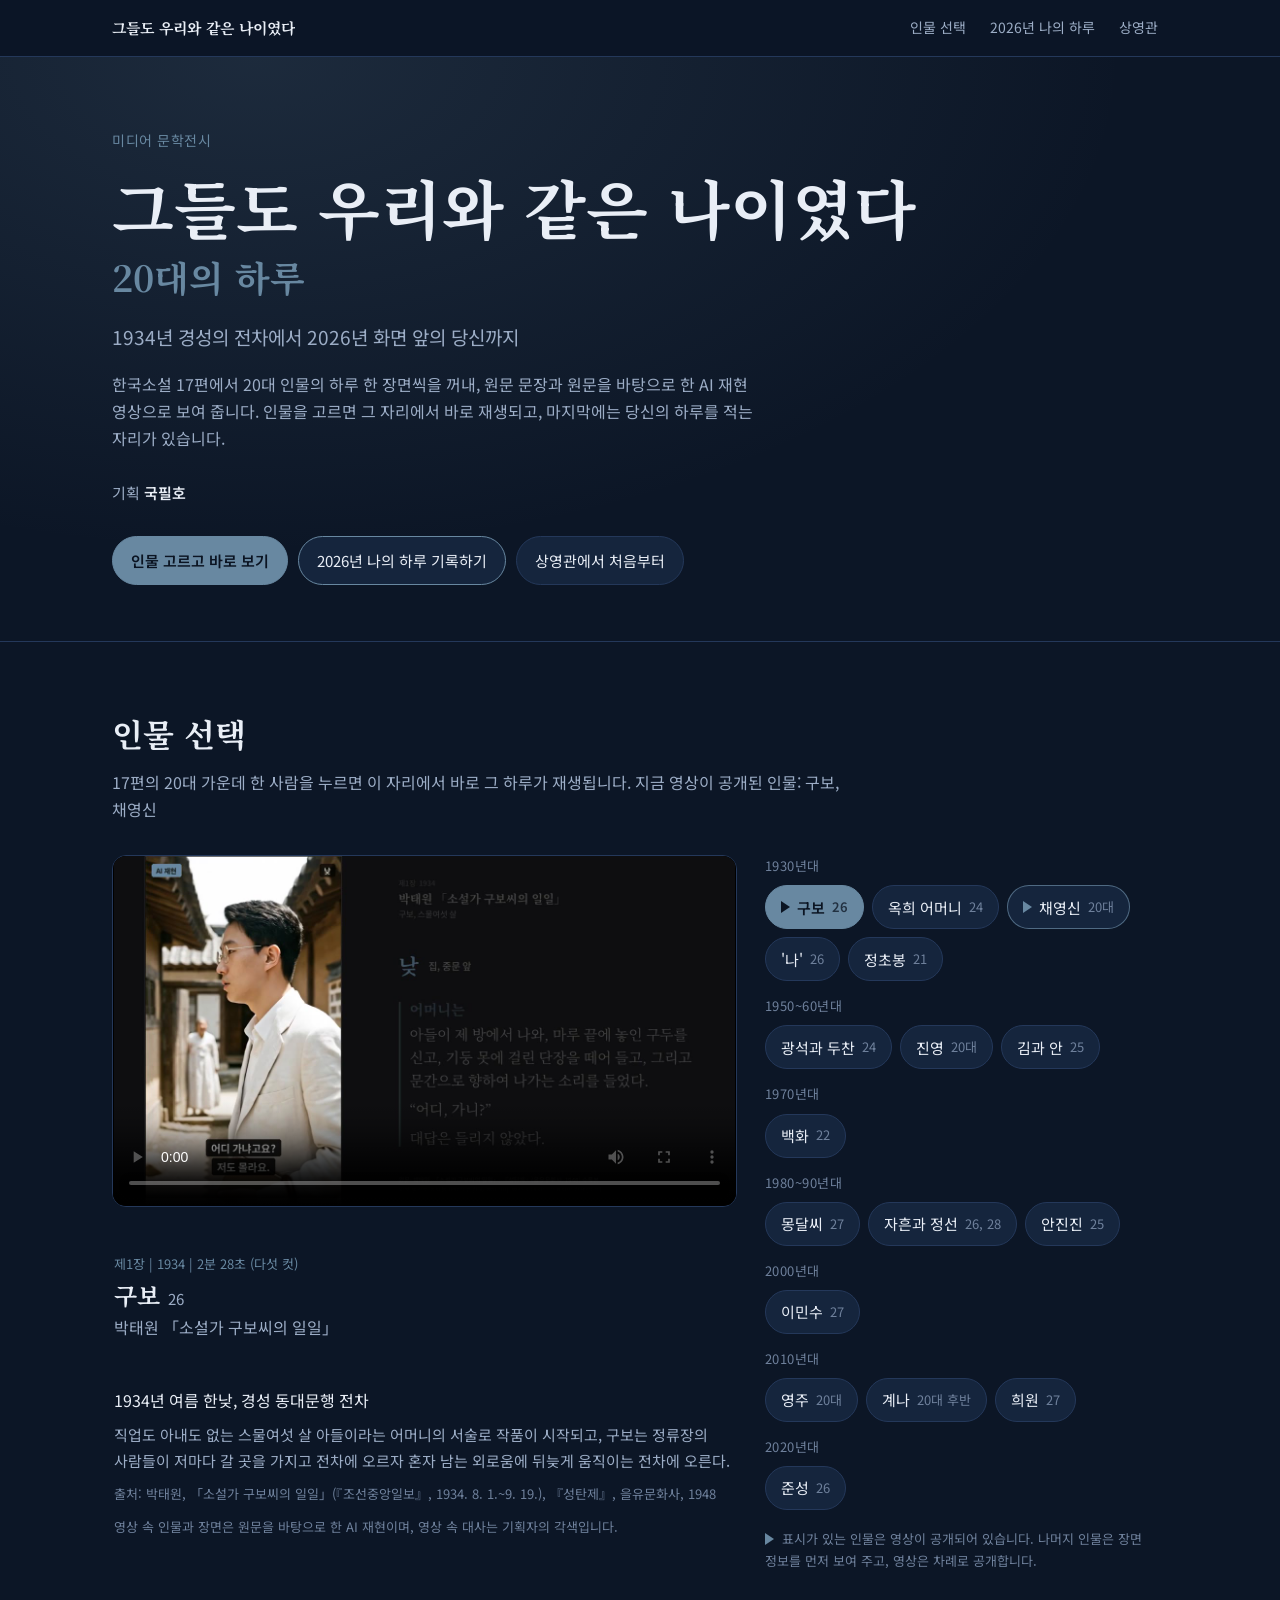
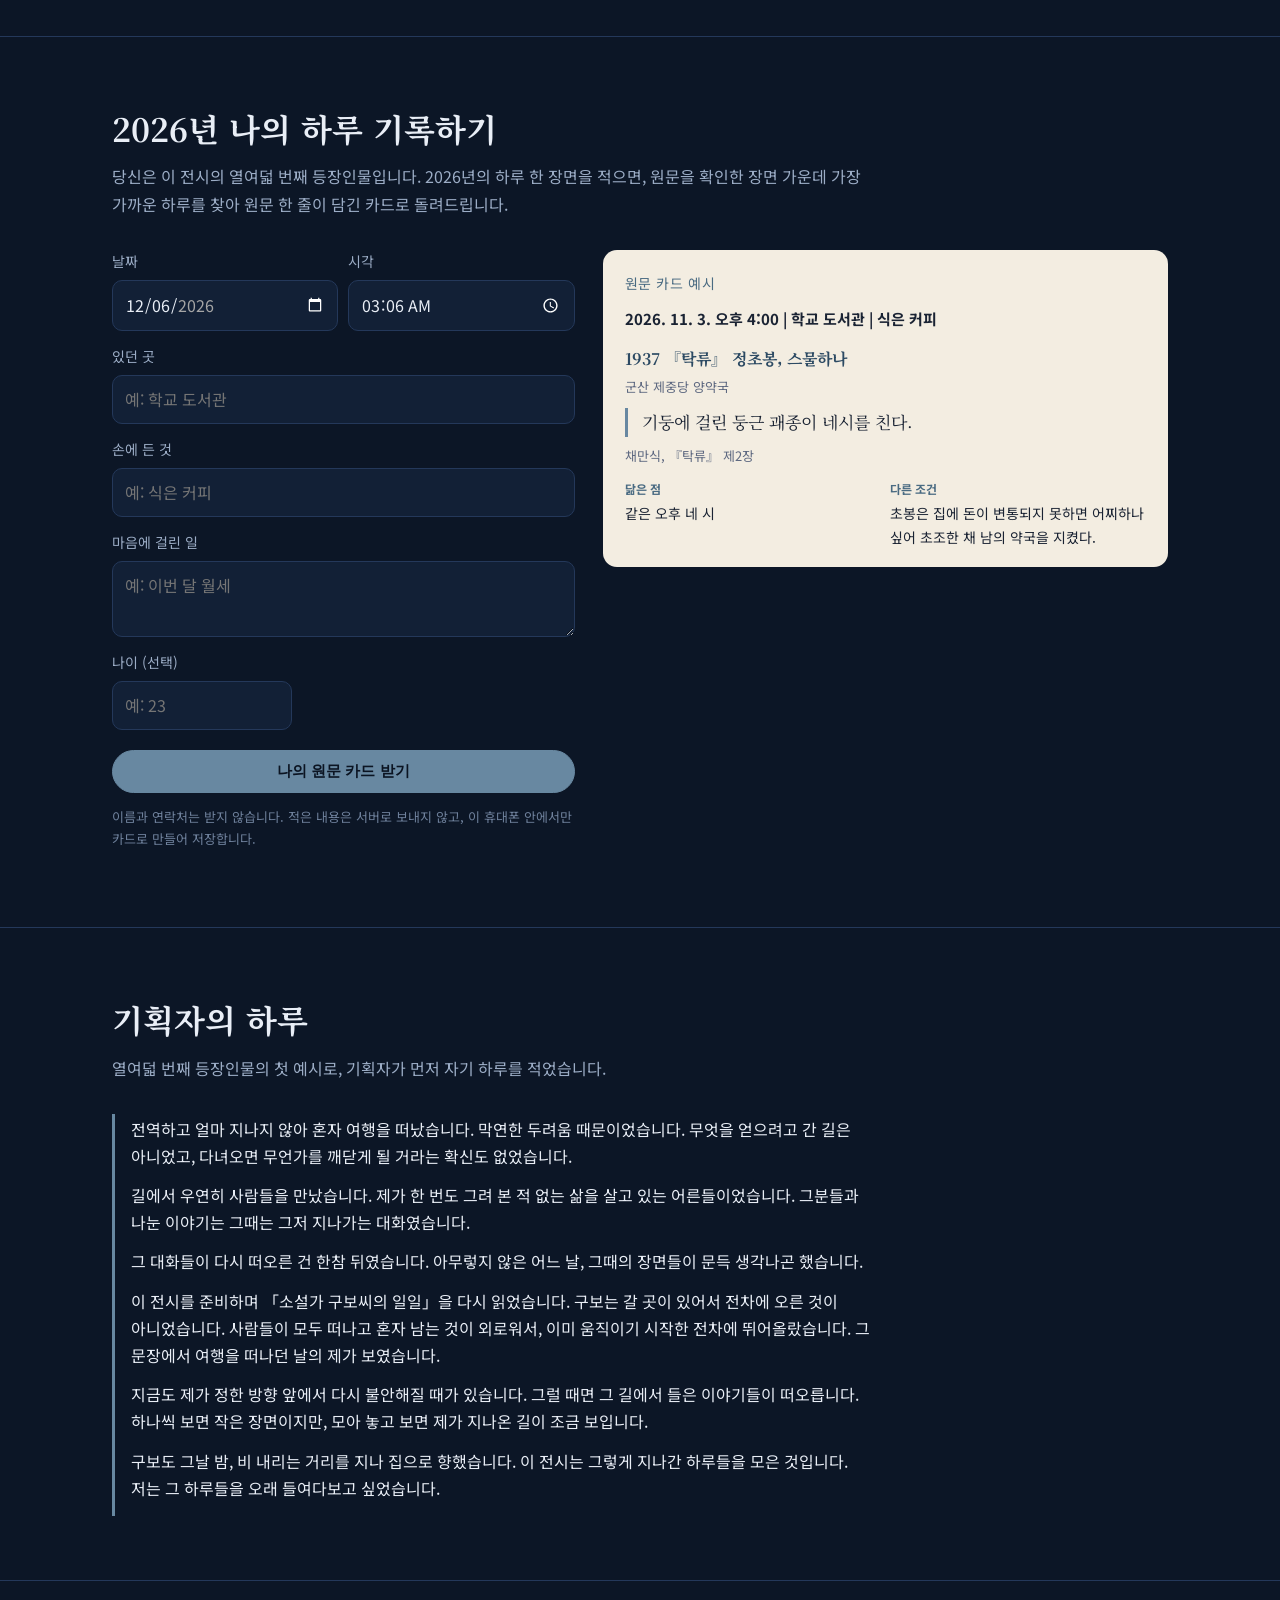
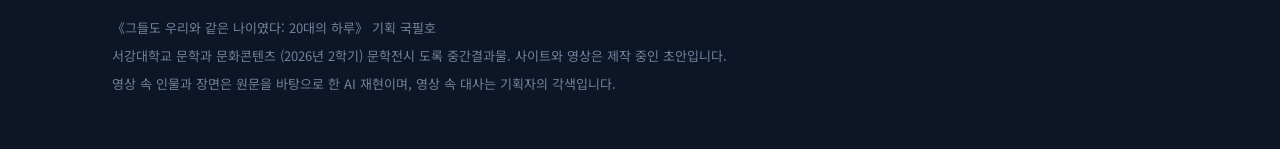
==== index.html @ 523002c1 "전시 사이트 전체 파일" ====
<!doctype html>
<html lang="ko">
<head>
  <meta charset="utf-8">
  <meta name="viewport" content="width=device-width, initial-scale=1, viewport-fit=cover">
  <title>그들도 우리와 같은 나이였다: 20대의 하루</title>
  <meta name="description" content="1934년 경성의 전차에서 2026년 화면 앞의 당신까지. 한국소설 17편 속 20대 인물의 하루를 원문과 AI 재현 영상으로 보는 미디어 문학전시. 기획 국필호.">
  <meta name="theme-color" content="#0c1626">
  <link rel="preconnect" href="https://fonts.googleapis.com">
  <link rel="preconnect" href="https://fonts.gstatic.com" crossorigin>
  <link href="https://fonts.googleapis.com/css2?family=Noto+Sans+KR:wght@400;500;700&family=Noto+Serif+KR:wght@600;700&display=swap" rel="stylesheet">
  <link rel="stylesheet" href="assets/style.css">
</head>
<body>
  <header class="top">
    <div class="wrap">
      <a class="brand" href="index.html">그들도 우리와 같은 나이였다</a>
      <nav class="nav">
        <a href="#people">인물 선택</a>
        <a href="#today">2026년 나의 하루</a>
        <a href="play.html" class="hide-sm">상영관</a>
      </nav>
    </div>
  </header>

  <main>
    <div class="hero">
      <div class="wrap">
        <p class="eyebrow">미디어 문학전시</p>
        <h1>그들도 우리와 같은 나이였다<span class="sub">20대의 하루</span></h1>
        <p class="tagline">1934년 경성의 전차에서 2026년 화면 앞의 당신까지</p>
        <p class="intro">한국소설 17편에서 20대 인물의 하루 한 장면씩을 꺼내, 원문 문장과 원문을 바탕으로 한 AI 재현 영상으로 보여 줍니다. 인물을 고르면 그 자리에서 바로 재생되고, 마지막에는 당신의 하루를 적는 자리가 있습니다.</p>
        <p class="by">기획 <strong>국필호</strong></p>
        <div class="actions">
          <a class="btn primary" href="#people">인물 고르고 바로 보기</a>
          <a class="btn outline" href="#today">2026년 나의 하루 기록하기</a>
          <a class="btn" href="play.html">상영관에서 처음부터</a>
        </div>
      </div>
    </div>

    <section id="people">
      <div class="wrap">
        <h2>인물 선택</h2>
        <p class="lead" id="people-lead">17편의 20대 가운데 한 사람을 누르면 이 자리에서 바로 그 하루가 재생됩니다.</p>
        <div class="viewer">
          <div class="screen" id="screen">
            <video id="pv" controls playsinline preload="metadata"></video>
            <div class="screen-empty" id="screen-empty" hidden></div>
          </div>
          <div class="now-head" id="now-head" aria-live="polite"></div>
          <div class="picker" id="picker"></div>
          <div class="now" id="now"></div>
        </div>
      </div>
    </section>

    <section id="today">
      <div class="wrap">
        <h2>2026년 나의 하루 기록하기</h2>
        <p class="lead">당신은 이 전시의 열여덟 번째 등장인물입니다. 2026년의 하루 한 장면을 적으면, 원문을 확인한 장면 가운데 가장 가까운 하루를 찾아 원문 한 줄이 담긴 카드로 돌려드립니다.</p>
        <div class="today-grid">
          <form id="day-form" class="day-form" novalidate>
            <div class="two">
              <div class="row"><label for="d-date">날짜</label><input id="d-date" type="date" min="2026-01-01" max="2026-12-31" required></div>
              <div class="row"><label for="d-time">시각</label><input id="d-time" type="time" required></div>
            </div>
            <div class="row"><label for="d-place">있던 곳</label><input id="d-place" maxlength="30" placeholder="예: 학교 도서관" autocomplete="off" required></div>
            <div class="row"><label for="d-hold">손에 든 것</label><input id="d-hold" maxlength="30" placeholder="예: 식은 커피" autocomplete="off"></div>
            <div class="row"><label for="d-worry">마음에 걸린 일</label><textarea id="d-worry" rows="2" maxlength="80" placeholder="예: 이번 달 월세"></textarea></div>
            <div class="row narrow"><label for="d-age">나이 (선택)</label><input id="d-age" type="number" inputmode="numeric" min="10" max="99" placeholder="예: 23"></div>
            <p class="form-error" id="form-error" hidden></p>
            <button class="btn primary wide" type="submit">나의 원문 카드 받기</button>
            <p class="note">이름과 연락처는 받지 않습니다. 적은 내용은 서버로 보내지 않고, 이 휴대폰 안에서만 카드로 만들어 저장합니다.</p>
          </form>
          <div class="day-result" id="day-result">
            <div class="card-ex sample">
              <p class="eyebrow">원문 카드 예시</p>
              <p class="me">2026. 11. 3. 오후 4:00 | 학교 도서관 | 식은 커피</p>
              <p class="who">1937 『탁류』 정초봉, 스물하나</p>
              <p class="where">군산 제중당 양약국</p>
              <blockquote>기둥에 걸린 둥근 괘종이 네시를 친다.</blockquote>
              <p class="src">채만식, 『탁류』 제2장</p>
              <dl>
                <div><dt>닮은 점</dt><dd>같은 오후 네 시</dd></div>
                <div><dt>다른 조건</dt><dd>초봉은 집에 돈이 변통되지 못하면 어찌하나 싶어 초조한 채 남의 약국을 지켰다.</dd></div>
              </dl>
            </div>
          </div>
        </div>
        <div class="mine" id="mine" hidden>
          <h3>이 휴대폰에 남긴 하루</h3>
          <div class="mine-list" id="mine-list"></div>
        </div>
      </div>
    </section>

    <section id="curator">
      <div class="wrap">
        <h2>기획자의 하루</h2>
        <p class="lead">열여덟 번째 등장인물의 첫 예시로, 기획자가 먼저 자기 하루를 적었습니다.</p>
        <div class="quote" id="curator-text"></div>
      </div>
    </section>
  </main>

  <footer>
    <div class="wrap">
      <p>《그들도 우리와 같은 나이였다: 20대의 하루》 기획 국필호</p>
      <p>서강대학교 문학과 문화콘텐츠 (2026년 2학기) 문학전시 도록 중간결과물. 사이트와 영상은 제작 중인 초안입니다.</p>
      <p>영상 속 인물과 장면은 원문을 바탕으로 한 AI 재현이며, 영상 속 대사는 기획자의 각색입니다.</p>
    </div>
  </footer>

  <script src="assets/app.js"></script>
  <script>renderHome();</script>
</body>
</html>
---- assets/style.css ----
:root {
  --bg: #0c1626;
  --bg-2: #122036;
  --card: #15253d;
  --line: #24385a;
  --text: #e9eef6;
  --muted: #9cadc6;
  --dim: #6f819c;
  --accent: #6888a1;
  --accent-soft: rgba(104, 136, 161, 0.18);
  --ok: #8fc1a9;
  --warn: #d9b779;
  --radius: 14px;
  --serif: "Noto Serif KR", "Nanum Myeongjo", serif;
  --sans: "Noto Sans KR", "Apple SD Gothic Neo", "Malgun Gothic", sans-serif;
  color-scheme: dark;
}
* { box-sizing: border-box; }
[hidden] { display: none !important; }
html { scroll-behavior: smooth; }
body {
  margin: 0; background: var(--bg); color: var(--text);
  font-family: var(--sans); font-size: 16px; line-height: 1.7;
  -webkit-font-smoothing: antialiased; word-break: keep-all;
}
a { color: inherit; }
img, video { max-width: 100%; display: block; }
.wrap { max-width: 1120px; margin: 0 auto; padding: 0 16px; }
@media (min-width: 720px) { .wrap { padding: 0 32px; } }

/* header */
body::before { content: ""; position: fixed; inset: 0 0 auto; height: env(safe-area-inset-top, 0px); z-index: 30; background: var(--bg); }
.top { position: sticky; top: env(safe-area-inset-top, 0px); z-index: 20; background: rgba(12, 22, 38, 0.92);
  backdrop-filter: blur(8px); border-bottom: 1px solid var(--line); }
.top .wrap { display: flex; align-items: center; justify-content: space-between; height: 56px; gap: 12px; }
.brand { font-family: var(--serif); font-weight: 700; font-size: 15px; text-decoration: none; white-space: nowrap;
  overflow: hidden; text-overflow: ellipsis; }
.nav { display: flex; gap: 4px; }
.nav a { text-decoration: none; color: var(--muted); font-size: 14px; padding: 6px 10px; border-radius: 8px; white-space: nowrap; }
.nav a:hover, .nav a[aria-current="page"] { color: var(--text); background: var(--accent-soft); }
@media (max-width: 640px) { .nav .hide-sm { display: none; } }

/* hero */
.hero { padding: 72px 0 56px; border-bottom: 1px solid var(--line);
  background: radial-gradient(ellipse at 20% 0%, rgba(104, 136, 161, 0.18), transparent 60%); }
.eyebrow { color: var(--accent); font-size: 14px; letter-spacing: 0.04em; margin: 0 0 14px; }
.hero h1 { font-family: var(--serif); font-weight: 700; font-size: clamp(34px, 6.2vw, 64px); line-height: 1.22; margin: 0; }
.hero h1 .sub { display: block; font-size: 0.56em; color: var(--accent); margin-top: 10px; }
.hero .tagline { color: var(--muted); font-size: clamp(16px, 2.2vw, 19px); margin: 22px 0 0; }
.hero .by { margin: 28px 0 0; font-size: 15px; color: var(--muted); }
.hero .by strong { color: var(--text); font-weight: 600; }
.actions { display: flex; flex-wrap: wrap; gap: 10px; margin-top: 30px; }
.btn { display: inline-flex; align-items: center; gap: 8px; padding: 11px 18px; border-radius: 999px; font-size: 15px;
  text-decoration: none; border: 1px solid var(--line); background: var(--card); color: var(--text); cursor: pointer; }
.btn.primary { background: var(--accent); border-color: var(--accent); color: #0b1422; font-weight: 600; }
.btn:hover { filter: brightness(1.08); }

/* sections */
section { padding: 64px 0; border-bottom: 1px solid var(--line); }
section h2 { font-family: var(--serif); font-size: clamp(24px, 3.4vw, 32px); margin: 0 0 8px; }
.lead { color: var(--muted); margin: 0 0 32px; max-width: 760px; }
.prose p { max-width: 760px; margin: 0 0 16px; }
.cols { display: grid; gap: 16px; grid-template-columns: repeat(auto-fit, minmax(240px, 1fr)); }
.box { background: var(--card); border: 1px solid var(--line); border-radius: var(--radius); padding: 20px; }
.box h3 { margin: 0 0 6px; font-size: 16px; }
.box p { margin: 0; color: var(--muted); font-size: 15px; }

/* timeline */
.era { margin: 36px 0 14px; display: flex; align-items: baseline; gap: 12px; }
.era h3 { margin: 0; font-family: var(--serif); font-size: 20px; }
.era span { color: var(--dim); font-size: 14px; }
.grid { display: grid; gap: 14px; grid-template-columns: repeat(auto-fill, minmax(250px, 1fr)); }
.card { position: relative; display: flex; flex-direction: column; background: var(--card); border: 1px solid var(--line);
  border-radius: var(--radius); overflow: hidden; text-decoration: none; transition: border-color .2s, transform .2s; }
.card:hover { border-color: var(--accent); transform: translateY(-2px); }
.card .thumb { aspect-ratio: 16 / 9; background: var(--bg-2) center / cover no-repeat; position: relative; }
.card .thumb.empty { display: flex; align-items: center; justify-content: center; color: var(--dim); font-size: 13px;
  background-image: repeating-linear-gradient(135deg, transparent 0 12px, rgba(104, 136, 161, 0.07) 12px 24px); }
.card .body { padding: 14px 16px 16px; display: flex; flex-direction: column; gap: 4px; flex: 1; }
.card .order { font-size: 13px; color: var(--accent); }
.card .title { font-family: var(--serif); font-weight: 700; font-size: 17px; line-height: 1.4; }
.card .meta { font-size: 14px; color: var(--muted); }
.card.main { grid-column: span 2; }
@media (max-width: 600px) { .card.main { grid-column: auto; } }
.badge { position: absolute; top: 10px; left: 10px; font-size: 12px; padding: 3px 9px; border-radius: 999px;
  background: rgba(12, 22, 38, 0.85); border: 1px solid var(--line); color: var(--muted); }
.badge.draft { color: var(--ok); border-color: rgba(143, 193, 169, 0.5); }
.badge.inprogress, .badge.included { color: var(--warn); border-color: rgba(217, 183, 121, 0.45); }

/* participant + archive */
.split { display: grid; gap: 24px; grid-template-columns: 1fr; }
@media (min-width: 880px) { .split { grid-template-columns: 1.1fr 1fr; align-items: start; } }
.slot { aspect-ratio: 16 / 9; border: 1px dashed var(--line); border-radius: var(--radius); display: flex; align-items: center;
  justify-content: center; text-align: center; color: var(--dim); font-size: 14px; padding: 20px; background: var(--bg-2); }
.fields { display: grid; grid-template-columns: repeat(2, 1fr); gap: 10px; margin: 18px 0 0; }
.fields div { background: var(--card); border: 1px solid var(--line); border-radius: 10px; padding: 10px 12px; }
.fields dt { font-size: 12px; color: var(--accent); }
.fields dd { margin: 2px 0 0; font-size: 14px; color: var(--muted); }
.quote { border-left: 3px solid var(--accent); padding: 2px 0 2px 16px; color: var(--text); }
.quote p { margin: 0 0 12px; }
.archive-empty { text-align: center; padding: 40px 20px; }
.archive-list { display: grid; gap: 12px; grid-template-columns: repeat(auto-fill, minmax(260px, 1fr)); }

/* work page */
.crumb { font-size: 14px; color: var(--muted); padding: 22px 0 0; }
.crumb a { text-decoration: none; }
.work-head { padding: 18px 0 26px; }
.work-head h1 { font-family: var(--serif); font-size: clamp(26px, 4.4vw, 42px); margin: 6px 0 6px; line-height: 1.3; }
.player { background: #000; border-radius: var(--radius); overflow: hidden; border: 1px solid var(--line); }
.player video { width: 100%; height: auto; }
.facts { display: grid; gap: 10px; grid-template-columns: repeat(auto-fit, minmax(180px, 1fr)); margin: 24px 0; }
.facts div { background: var(--card); border: 1px solid var(--line); border-radius: 10px; padding: 12px 14px; }
.facts dt { font-size: 12px; color: var(--accent); }
.facts dd { margin: 2px 0 0; }
.pager { display: flex; justify-content: space-between; gap: 10px; padding: 26px 0 60px; }
.pager a { flex: 1; max-width: 48%; text-decoration: none; background: var(--card); border: 1px solid var(--line); border-radius: 12px; padding: 12px 14px; font-size: 14px; color: var(--muted); }
.pager a strong { display: block; color: var(--text); font-weight: 600; }
.pager a.next { text-align: right; margin-left: auto; }
.note { font-size: 13px; color: var(--dim); }

/* form */
form .row { display: grid; gap: 6px; margin-bottom: 14px; }
label { font-size: 14px; color: var(--muted); }
input, textarea, select { width: 100%; font: inherit; color: var(--text); background: var(--bg-2); border: 1px solid var(--line);
  border-radius: 10px; padding: 10px 12px; }
input:disabled, textarea:disabled, select:disabled, button:disabled { opacity: .55; cursor: not-allowed; }

footer { padding: 36px 0 48px; color: var(--dim); font-size: 13px; }
footer p { margin: 0 0 6px; }

/* play (상영관) */
body.play { background: #000; overflow: hidden; }
.stage { position: fixed; inset: 0; display: flex; align-items: center; justify-content: center; background: #000; }
.stage video { width: 100vw; height: 100vh; object-fit: contain; }
.overlay { position: fixed; inset: 0; display: flex; flex-direction: column; align-items: center; justify-content: center; gap: 16px;
  background: radial-gradient(ellipse at center, rgba(18, 32, 54, 0.95), rgba(0, 0, 0, 0.98)); text-align: center; padding: 16px; }
.overlay h1 { font-family: var(--serif); font-size: clamp(26px, 4.6vw, 48px); margin: 0; }
.overlay p { color: var(--muted); margin: 0; }
.hud { position: fixed; left: 16px; bottom: 14px; font-size: 13px; color: rgba(233, 238, 246, 0.55); pointer-events: none; }
.hud-btns { position: fixed; right: 12px; bottom: 10px; display: flex; gap: 8px; opacity: 0; transition: opacity .3s; }
body.play:hover .hud-btns { opacity: 1; }
.hud-btns button { font: inherit; font-size: 13px; color: var(--text); background: rgba(21, 37, 61, 0.85); border: 1px solid var(--line);
  border-radius: 999px; padding: 6px 12px; cursor: pointer; }

/* 원문 카드 */
.btn.outline { border-color: var(--accent); color: var(--text); }
.card-ex { background: #f3ede1; color: #1a2333; border-radius: var(--radius); padding: 22px 22px 18px; }
.card-ex .eyebrow { color: #4a6b82; margin: 0 0 10px; }
.card-ex .me { font-weight: 700; margin: 0 0 14px; font-size: 15px; }
.card-ex .who { font-family: var(--serif); font-weight: 700; margin: 0 0 8px; color: #2c4a63; }
.card-ex blockquote { margin: 0 0 8px; padding: 0 0 0 14px; border-left: 3px solid #6888a1; font-family: var(--serif); font-size: 17px; line-height: 1.7; }
.card-ex .src { font-size: 13px; color: #5d6880; margin: 0 0 12px; }
.card-ex dl { display: grid; grid-template-columns: 1fr 1fr; gap: 10px; margin: 0; }
.card-ex dt { font-size: 12px; color: #4a6b82; font-weight: 700; }
.card-ex dd { margin: 2px 0 0; font-size: 14px; }

/* 메인 소개 */
.hero .intro { color: var(--muted); max-width: 680px; margin: 18px 0 0; }

/* 인물 선택: 누르면 바로 재생 */
.viewer { display: grid; gap: 16px; grid-template-columns: minmax(0, 1fr); grid-template-areas: "screen" "head" "picker" "body"; }
.viewer .screen { grid-area: screen; }
.viewer .now-head { grid-area: head; }
.viewer .picker { grid-area: picker; }
.viewer .now { grid-area: body; }
@media (min-width: 960px) {
  .viewer { column-gap: 28px; row-gap: 12px; grid-template-columns: minmax(0, 1.55fr) minmax(0, 1fr);
    grid-template-areas: "screen picker" "head picker" "body picker"; align-items: start; }
}
.screen { position: relative; aspect-ratio: 16 / 9; background: #000; border: 1px solid var(--line);
  border-radius: var(--radius); overflow: hidden; scroll-margin-top: 72px; }
.screen video { width: 100%; height: 100%; object-fit: contain; background: #000; }
.screen-empty { position: absolute; inset: 0; display: flex; align-items: center; justify-content: center; text-align: center; padding: 16px;
  background: repeating-linear-gradient(135deg, transparent 0 14px, rgba(104, 136, 161, 0.06) 14px 28px), var(--bg-2); }
.se-year { font-family: var(--serif); font-weight: 700; font-size: clamp(30px, 6vw, 52px); color: var(--accent); margin: 0; line-height: 1.1; }
.se-work { margin: 10px 0 0; color: var(--muted); font-size: 14px; }
.se-person { margin: 4px 0 0; font-family: var(--serif); font-weight: 700; font-size: clamp(18px, 3vw, 24px); }
.se-scene { margin: 6px 0 0; color: var(--muted); font-size: 14px; }
.se-status { display: inline-block; margin: 12px 0 0; font-size: 12px; padding: 3px 10px; border-radius: 999px;
  border: 1px solid rgba(217, 183, 121, 0.45); color: var(--warn); }
.now-head { padding: 0 2px; }
.now { padding: 0 2px; }
.now-meta { margin: 0; font-size: 13px; color: var(--accent); }
.now-title { margin: 4px 0 0; font-family: var(--serif); font-size: 24px; line-height: 1.35; }
.now-title .ag { font-family: var(--sans); font-size: 15px; color: var(--muted); font-weight: 400; margin-left: 8px; }
.now-work { margin: 2px 0 0; color: var(--muted); }
.now-scene { margin: 0; }
.now-summary { margin: 8px 0 0; color: var(--muted); font-size: 15px; }
.now .note { margin: 10px 0 0; }
.picker { display: grid; gap: 14px; }
.era-row { display: grid; gap: 8px; }
.era-name { margin: 0; font-size: 13px; color: var(--dim); letter-spacing: 0.04em; }
.chips { display: flex; flex-wrap: wrap; gap: 8px; }
.chip { display: inline-flex; align-items: center; gap: 7px; min-height: 44px; padding: 8px 15px; border-radius: 999px;
  border: 1px solid var(--line); background: var(--card); color: var(--text); font: inherit; font-size: 15px; cursor: pointer; }
.chip .ag { color: var(--dim); font-size: 13px; }
.chip.has-video { border-color: rgba(104, 136, 161, 0.7); }
.chip:hover { border-color: var(--accent); }
.chip[aria-pressed="true"] { background: var(--accent); border-color: var(--accent); color: #0b1422; font-weight: 600; }
.chip[aria-pressed="true"] .ag { color: #0b1422; opacity: 0.75; }
.pl { display: inline-block; width: 0; height: 0; border-left: 9px solid var(--accent); border-top: 6px solid transparent; border-bottom: 6px solid transparent; }
.chip[aria-pressed="true"] .pl { border-left-color: #0b1422; }
.picker-note { margin: 4px 0 0; }
.picker-note .pl { margin-right: 4px; vertical-align: -1px; }

/* 2026년 나의 하루 기록하기 */
.today-grid { display: grid; gap: 28px; grid-template-columns: minmax(0, 1fr); }
@media (min-width: 900px) { .today-grid { grid-template-columns: minmax(0, 0.9fr) minmax(0, 1.1fr); align-items: start; } }
.day-form .two { display: grid; grid-template-columns: 1fr 1fr; gap: 10px; }
.day-form .two .row { min-width: 0; }
.day-form .narrow { max-width: 180px; }
.btn.wide { width: 100%; justify-content: center; margin-top: 6px; }
.form-error { color: var(--warn); font-size: 14px; margin: 0 0 8px; }
.day-result { scroll-margin-top: 72px; }
.card-ex .where { font-size: 13px; color: #5d6880; margin: -4px 0 10px; }
.card-ex .me-worry { font-size: 14px; margin: -8px 0 14px; color: #3d4a5c; }
.card-ex .eyebrow.gap { margin-top: 18px; }
.card-ex .dsrc { display: block; font-size: 12px; color: #5d6880; margin-top: 4px; }
@media (max-width: 520px) { .card-ex dl { grid-template-columns: 1fr; } }
.result-actions { display: flex; flex-wrap: wrap; gap: 8px; margin: 14px 0 6px; }
.btn.ghost { background: transparent; }
.mine { margin-top: 36px; }
.mine h3 { font-size: 16px; margin: 0 0 10px; }
.mine-list { display: grid; gap: 8px; }
.mine-item { display: flex; gap: 8px; align-items: stretch; }
.mine-open { flex: 1; min-width: 0; text-align: left; font: inherit; font-size: 14px; color: var(--muted); background: var(--card);
  border: 1px solid var(--line); border-radius: 10px; padding: 10px 12px; cursor: pointer; }
.mine-open strong { color: var(--text); font-weight: 600; margin-right: 8px; }
.mine-del { font: inherit; font-size: 13px; color: var(--dim); background: transparent; border: 1px solid var(--line); border-radius: 10px; padding: 0 12px; cursor: pointer; }
#curator .quote { max-width: 760px; }
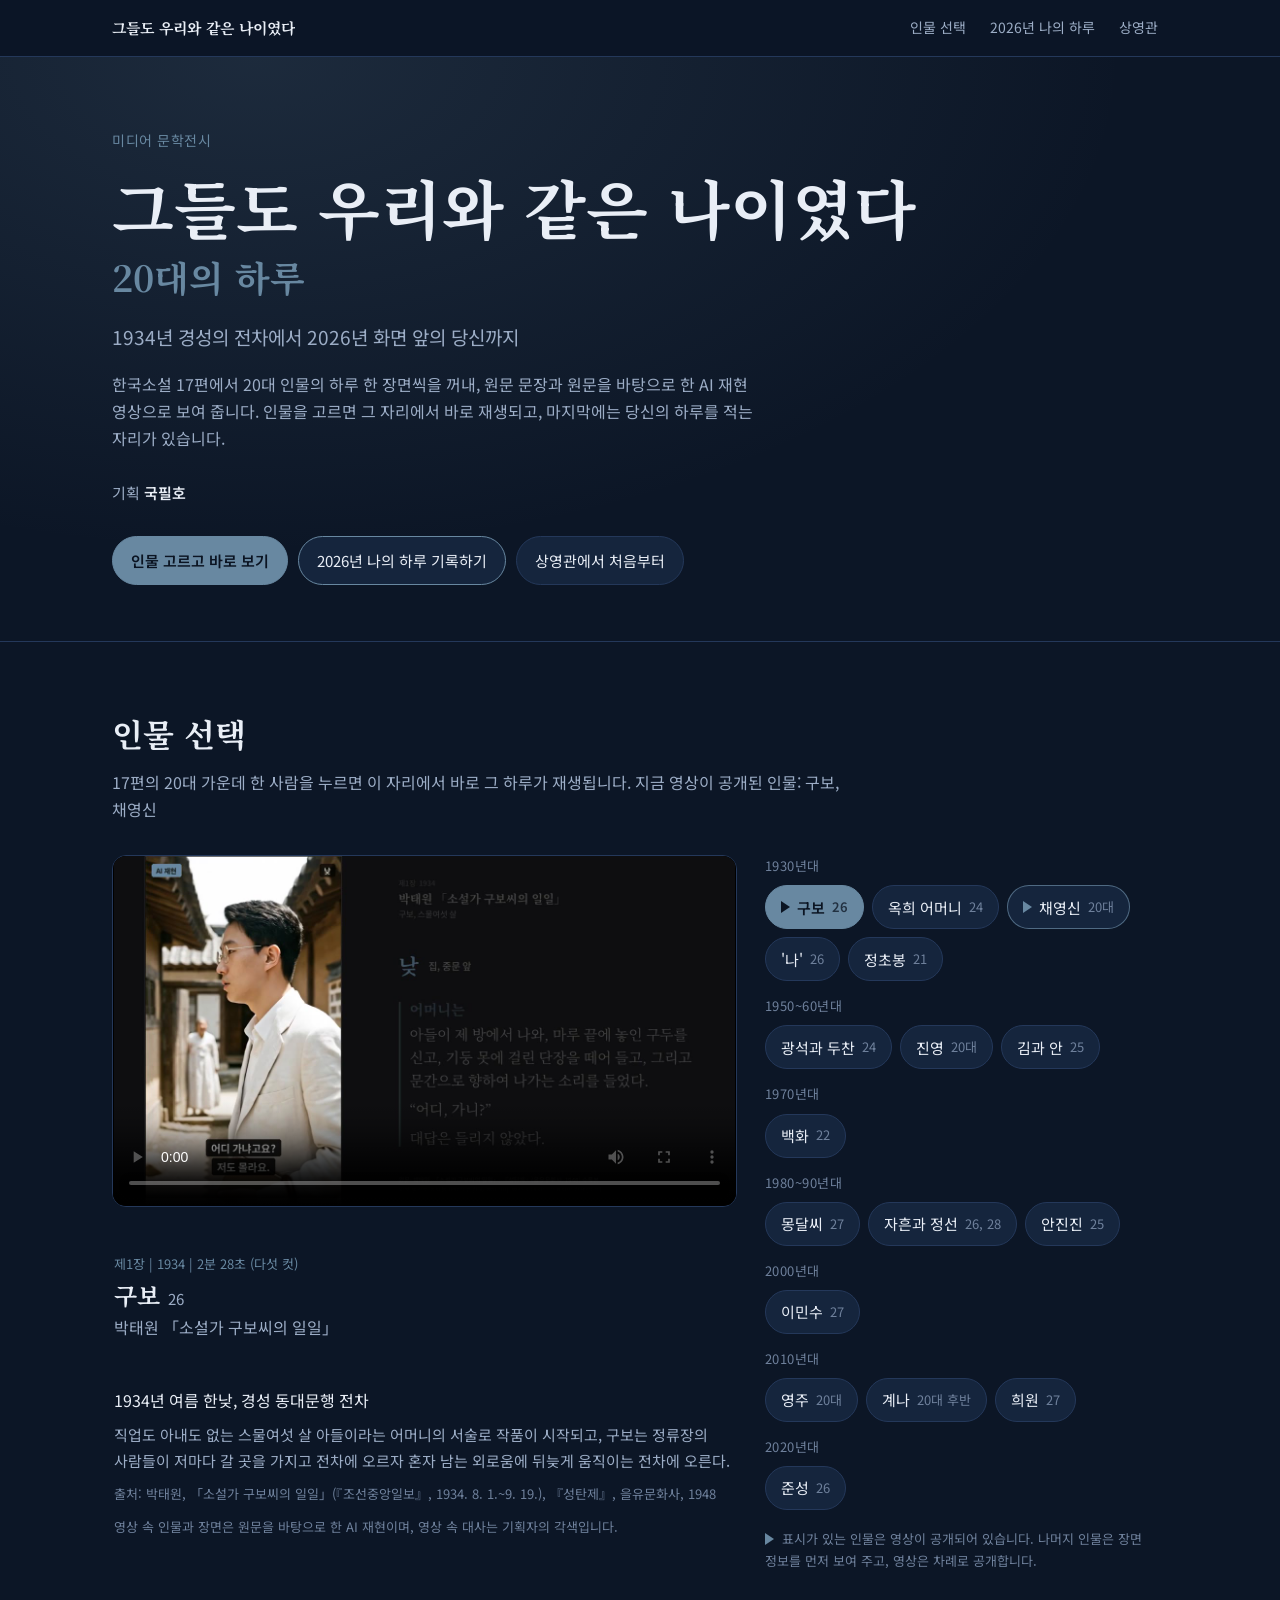
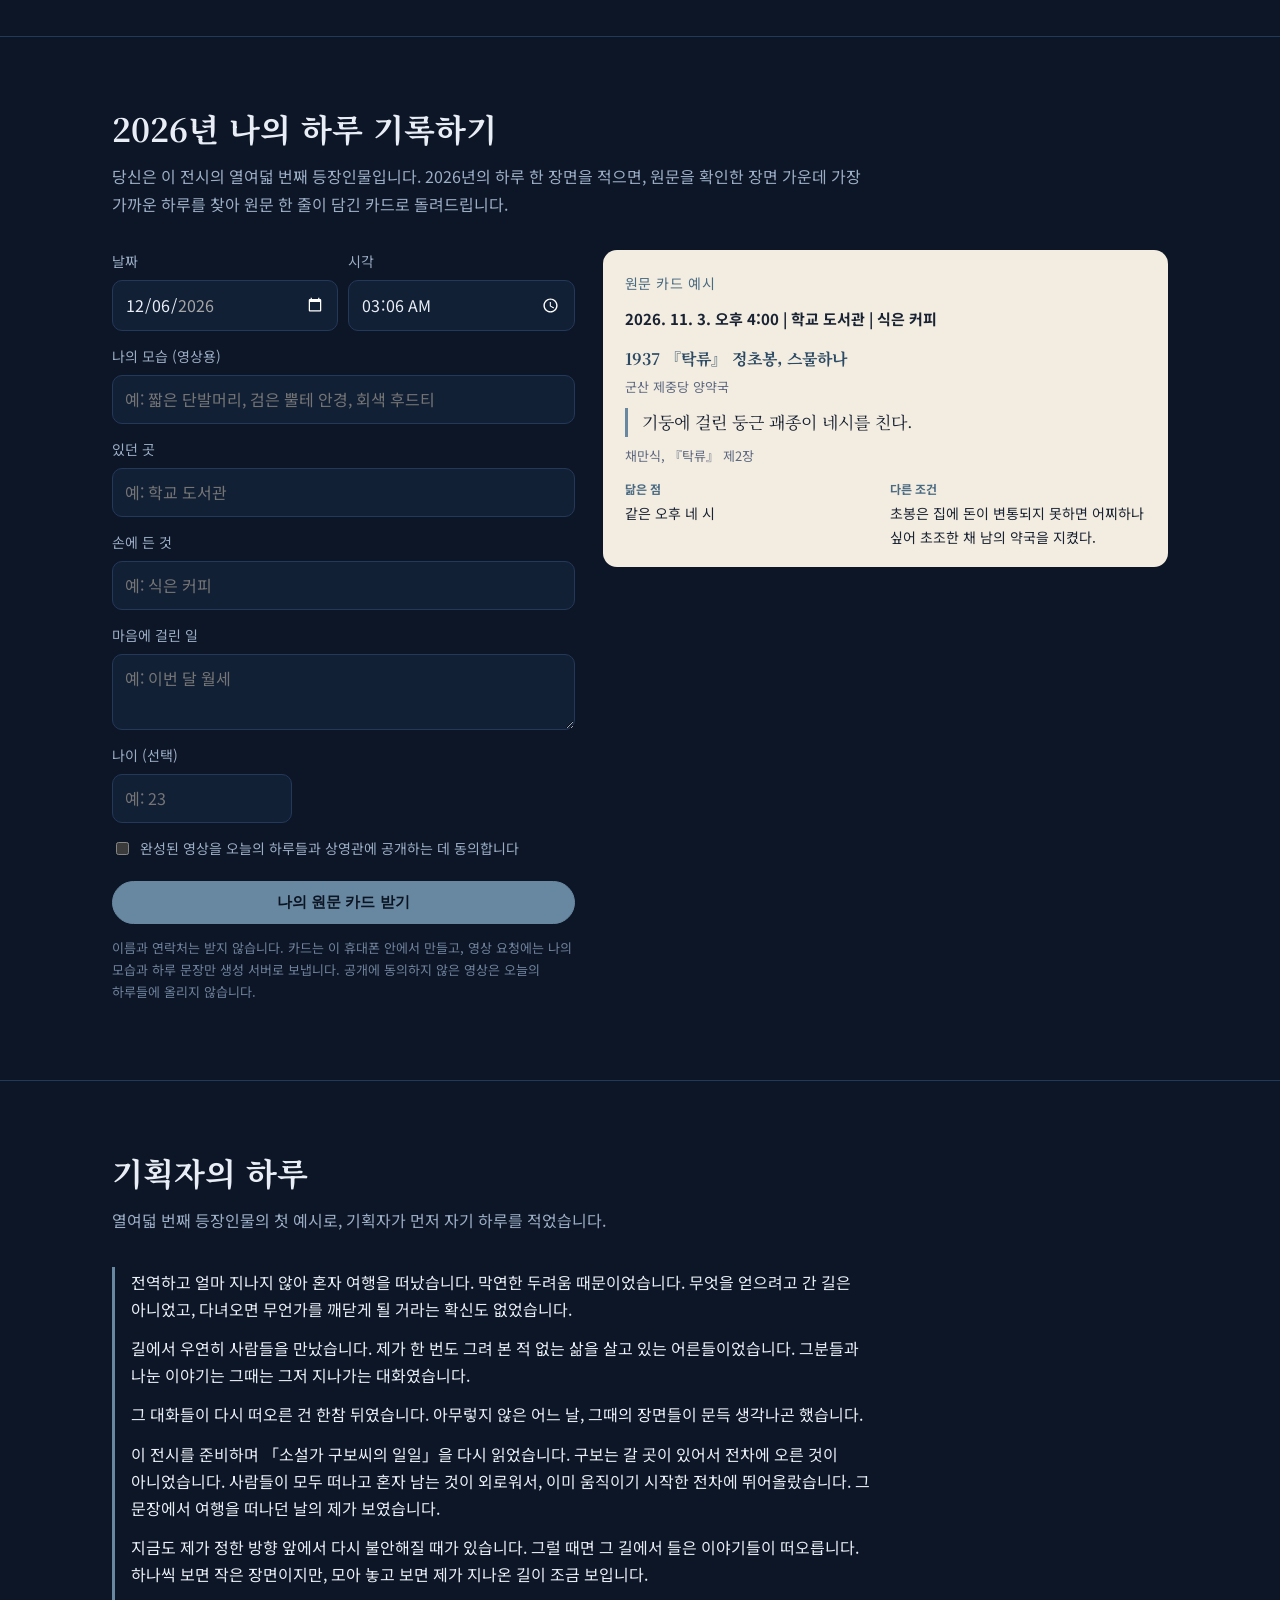
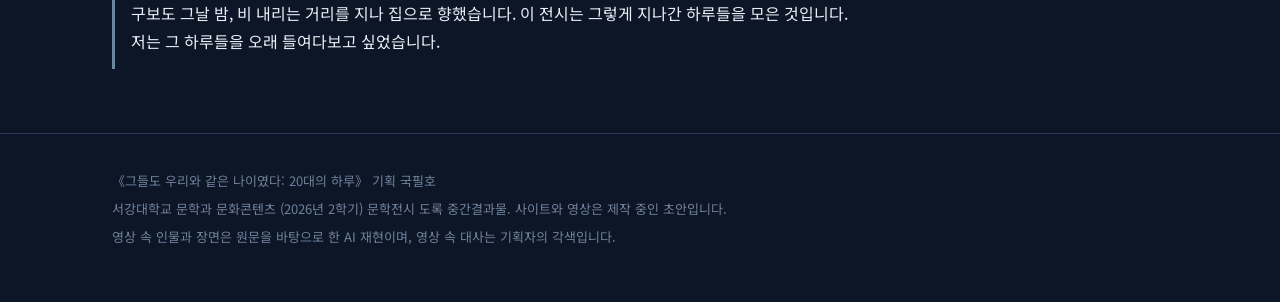
==== commit e2849a66: "관람객 영상: 나의 모습 입력, 오늘의 하루들 갤러리, 생성 서버 연결 Co-Authored-By: Claude Opus 5.5 <noreply@anthropic.com> Clau" ====
--- a/index.html
+++ b/index.html
@@ -65,13 +65,15 @@
               <div class="row"><label for="d-date">날짜</label><input id="d-date" type="date" min="2026-01-01" max="2026-12-31" required></div>
               <div class="row"><label for="d-time">시각</label><input id="d-time" type="time" required></div>
             </div>
+            <div class="row" id="row-appearance" hidden><label for="d-appearance">나의 모습 (영상용)</label><input id="d-appearance" maxlength="60" placeholder="예: 짧은 단발머리, 검은 뿔테 안경, 회색 후드티" autocomplete="off"></div>
             <div class="row"><label for="d-place">있던 곳</label><input id="d-place" maxlength="30" placeholder="예: 학교 도서관" autocomplete="off" required></div>
             <div class="row"><label for="d-hold">손에 든 것</label><input id="d-hold" maxlength="30" placeholder="예: 식은 커피" autocomplete="off"></div>
             <div class="row"><label for="d-worry">마음에 걸린 일</label><textarea id="d-worry" rows="2" maxlength="80" placeholder="예: 이번 달 월세"></textarea></div>
             <div class="row narrow"><label for="d-age">나이 (선택)</label><input id="d-age" type="number" inputmode="numeric" min="10" max="99" placeholder="예: 23"></div>
+            <div class="row check" id="row-consent" hidden><label><input id="d-consent" type="checkbox"> 완성된 영상을 오늘의 하루들과 상영관에 공개하는 데 동의합니다</label></div>
             <p class="form-error" id="form-error" hidden></p>
             <button class="btn primary wide" type="submit">나의 원문 카드 받기</button>
-            <p class="note">이름과 연락처는 받지 않습니다. 적은 내용은 서버로 보내지 않고, 이 휴대폰 안에서만 카드로 만들어 저장합니다.</p>
+            <p class="note" id="privacy-note">이름과 연락처는 받지 않습니다. 적은 내용은 서버로 보내지 않고, 이 휴대폰 안에서만 카드로 만들어 저장합니다.</p>
           </form>
           <div class="day-result" id="day-result">
             <div class="card-ex sample">
@@ -92,6 +94,14 @@
           <h3>이 휴대폰에 남긴 하루</h3>
           <div class="mine-list" id="mine-list"></div>
         </div>
+      </div>
+    </section>
+
+    <section id="gallery" hidden>
+      <div class="wrap">
+        <h2>오늘의 하루들</h2>
+        <p class="lead">공개에 동의한 관람객의 하루가 이곳과 상영관 루프 끝에 차례로 쌓입니다.</p>
+        <div class="gallery-grid" id="gallery-grid"></div>
       </div>
     </section>
 
--- a/assets/style.css
+++ b/assets/style.css
@@ -228,3 +228,20 @@
 .mine-open strong { color: var(--text); font-weight: 600; margin-right: 8px; }
 .mine-del { font: inherit; font-size: 13px; color: var(--dim); background: transparent; border: 1px solid var(--line); border-radius: 10px; padding: 0 12px; cursor: pointer; }
 #curator .quote { max-width: 760px; }
+
+/* 관람객 영상 */
+.row.check label { display: flex; gap: 8px; align-items: flex-start; }
+.row.check input { width: auto; margin-top: 5px; }
+.video-status { margin-top: 14px; background: var(--card); border: 1px solid var(--line); border-radius: var(--radius); padding: 14px 16px; }
+.video-status .eyebrow { margin: 0 0 8px; }
+.vclip { position: relative; width: min(100%, 320px); aspect-ratio: 9 / 16; margin: 0 auto; background: #000; border: 2px solid var(--accent); border-radius: 12px; overflow: hidden; }
+.vclip video { width: 100%; height: 100%; object-fit: cover; display: block; }
+.ai-badge { position: absolute; top: 10px; left: 10px; font-size: 12px; font-weight: 700; padding: 3px 8px; border-radius: 6px; background: var(--accent); color: #0b1422; pointer-events: none; }
+.vclip-cap { margin: 12px auto 0; max-width: 320px; font-size: 14px; color: var(--muted); line-height: 1.6; }
+.vclip-cap strong { color: var(--text); font-weight: 600; }
+.vs-line { margin: 0; color: var(--muted); font-size: 15px; }
+.gallery-grid { display: grid; gap: 14px; grid-template-columns: repeat(auto-fill, minmax(160px, 1fr)); }
+.g-item { margin: 0; background: var(--card); border: 1px solid var(--line); border-radius: var(--radius); overflow: hidden; }
+.g-item .vclip { width: 100%; border-radius: 0; border: 0; border-bottom: 2px solid var(--accent); }
+.g-item figcaption { padding: 10px 12px; font-size: 13px; color: var(--muted); line-height: 1.5; }
+.g-item figcaption strong { color: var(--text); font-weight: 600; }
